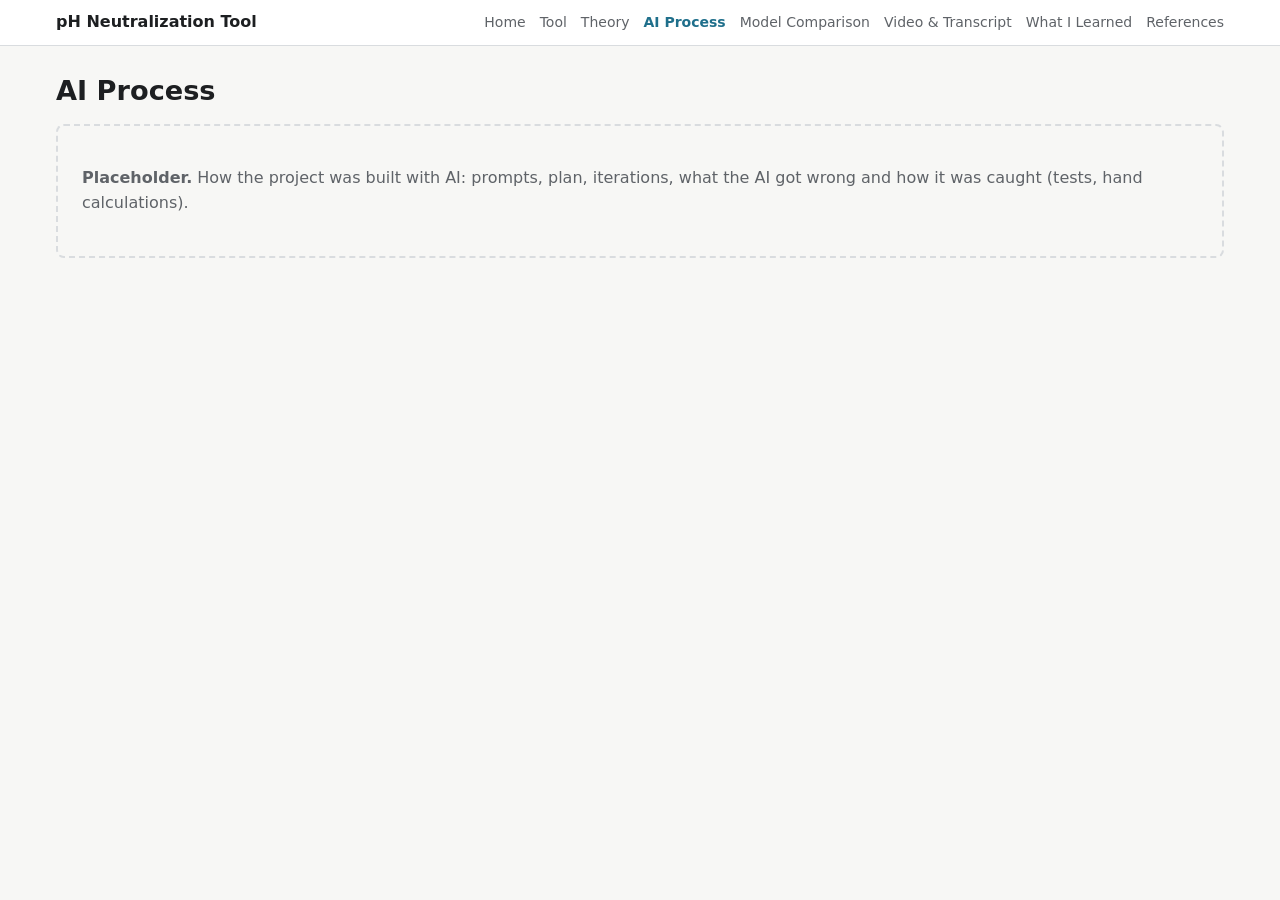
==== site/ai-process.html @ a90508bd "pH neutralization design and control tool Pure-Python model (charge balance on reaction invariants, " ====
<!doctype html>
<html lang="en">
<head>
  <meta charset="utf-8">
  <meta name="viewport" content="width=device-width, initial-scale=1">
  <title>AI Process · pH Neutralization Tool</title>
  <link rel="stylesheet" href="css/style.css">
</head>
<body>
  <header class="site"><div class="inner">
    <a class="brand" href="index.html">pH Neutralization Tool</a>
    <nav>
      <a href="index.html">Home</a>
      <a href="tool.html">Tool</a>
      <a href="theory.html">Theory</a>
      <a href="ai-process.html" aria-current="page">AI Process</a>
      <a href="model-comparison.html">Model Comparison</a>
      <a href="video.html">Video & Transcript</a>
      <a href="learned.html">What I Learned</a>
      <a href="references.html">References</a>
    </nav>
  </div></header>
  <main>
    <h1>AI Process</h1>
    <div class="placeholder">
      <p><strong>Placeholder.</strong> How the project was built with AI: prompts, plan, iterations, what the AI got wrong and how it was caught (tests, hand calculations).</p>
    </div>
  </main>
</body>
</html>
---- site/css/style.css ----
/* One small stylesheet for every page. Colors are variables so dark mode
   only has to redefine them. */
:root {
  --bg: #f7f7f5;
  --surface: #ffffff;
  --text: #1d1f21;
  --muted: #5f6368;
  --border: #d9dcdf;
  --accent: #1f6f8b;
  --accent-text: #ffffff;
  --good: #2e7d32;
  --bad: #c62828;
  --code-bg: #f1f3f4;
  --plot-grid: #e3e5e8;
}
@media (prefers-color-scheme: dark) {
  :root {
    --bg: #15171a;
    --surface: #1e2125;
    --text: #e6e8ea;
    --muted: #a0a6ad;
    --border: #353a40;
    --accent: #5fb3d3;
    --accent-text: #0b1a20;
    --good: #81c784;
    --bad: #ef9a9a;
    --code-bg: #262a2f;
    --plot-grid: #2f343a;
  }
}

* { box-sizing: border-box; }
body {
  margin: 0;
  background: var(--bg);
  color: var(--text);
  font: 16px/1.55 system-ui, -apple-system, "Segoe UI", Roboto, sans-serif;
}
a { color: var(--accent); }
header.site {
  background: var(--surface);
  border-bottom: 1px solid var(--border);
}
header.site .inner, main { max-width: 1200px; margin: 0 auto; padding: 0 16px; }
header.site .inner { display: flex; flex-wrap: wrap; align-items: center; gap: 4px 18px; padding-top: 10px; padding-bottom: 10px; }
header.site .brand { font-weight: 700; margin-right: auto; text-decoration: none; color: var(--text); }
header.site nav { display: flex; flex-wrap: wrap; gap: 4px 14px; font-size: 14px; }
header.site nav a { text-decoration: none; color: var(--muted); }
header.site nav a[aria-current="page"] { color: var(--accent); font-weight: 600; }
main { padding-top: 24px; padding-bottom: 48px; }
h1 { font-size: 1.7rem; margin: 0 0 12px; }
h2 { font-size: 1.25rem; margin: 32px 0 10px; }
h3 { font-size: 1.05rem; margin: 20px 0 8px; }
p.lead { font-size: 1.08rem; max-width: 760px; }
.muted { color: var(--muted); }

.card {
  background: var(--surface);
  border: 1px solid var(--border);
  border-radius: 8px;
  padding: 16px;
  margin-bottom: 16px;
}
.note { border-left: 4px solid var(--accent); padding: 8px 12px; background: var(--surface); margin: 12px 0; }
.placeholder { border: 2px dashed var(--border); border-radius: 8px; padding: 24px; color: var(--muted); }

/* ---------- tool layout ---------- */
.tool { display: grid; grid-template-columns: 360px 1fr; gap: 20px; align-items: start; }
@media (max-width: 900px) { .tool { grid-template-columns: 1fr; } }
fieldset { border: 1px solid var(--border); border-radius: 8px; margin: 0 0 12px; padding: 8px 12px 12px; background: var(--surface); }
legend { font-weight: 600; padding: 0 4px; }
label.field { display: grid; grid-template-columns: 1fr 92px; gap: 8px; align-items: center; font-size: 14px; margin: 4px 0; }
label.field .unit { color: var(--muted); font-size: 12px; }
input[type=number], select {
  width: 100%; padding: 4px 6px; font: inherit; font-size: 14px;
  color: var(--text); background: var(--bg); border: 1px solid var(--border); border-radius: 4px;
}
table.grid { width: 100%; border-collapse: collapse; font-size: 13px; }
table.grid th, table.grid td { padding: 3px 4px; text-align: left; border-bottom: 1px solid var(--border); }
table.grid th { color: var(--muted); font-weight: 600; }
table.grid input { min-width: 56px; }
.scroll-x { overflow-x: auto; }
button {
  font: inherit; font-weight: 600; border: 0; border-radius: 6px; padding: 8px 14px; cursor: pointer;
  background: var(--accent); color: var(--accent-text);
}
button.secondary { background: transparent; color: var(--accent); border: 1px solid var(--accent); }
button:disabled { opacity: 0.5; cursor: wait; }
.actions { display: flex; flex-wrap: wrap; gap: 8px; margin: 8px 0 12px; }
#status { font-size: 14px; color: var(--muted); min-height: 1.5em; }
.plots { display: grid; grid-template-columns: 1fr 1fr; gap: 16px; }
@media (max-width: 1100px) { .plots { grid-template-columns: 1fr; } }
.plot { width: 100%; height: 340px; }
.plot-card h3 { margin-top: 0; }
.plot-card p { font-size: 13px; color: var(--muted); margin: 4px 0 0; }
.ok { color: var(--good); font-weight: 600; }
.fail { color: var(--bad); font-weight: 600; }

/* ---------- theory page ---------- */
.eq-row { display: grid; grid-template-columns: minmax(0, 1fr) minmax(0, 1.4fr); gap: 16px; align-items: start; }
@media (max-width: 900px) { .eq-row { grid-template-columns: 1fr; } }
.eq-row .math { overflow-x: auto; padding: 8px 0; }
pre.code {
  margin: 0; padding: 12px; background: var(--code-bg); border-radius: 6px; overflow-x: auto;
  font: 12.5px/1.45 ui-monospace, SFMono-Regular, Menlo, Consolas, monospace;
}
.tag { display: inline-block; font-size: 12px; font-weight: 700; color: var(--accent); margin-right: 6px; }
/* Let grid children shrink below their content width (keeps Plotly inside its card). */
.tool > *, .plots > *, .eq-row > * { min-width: 0; }
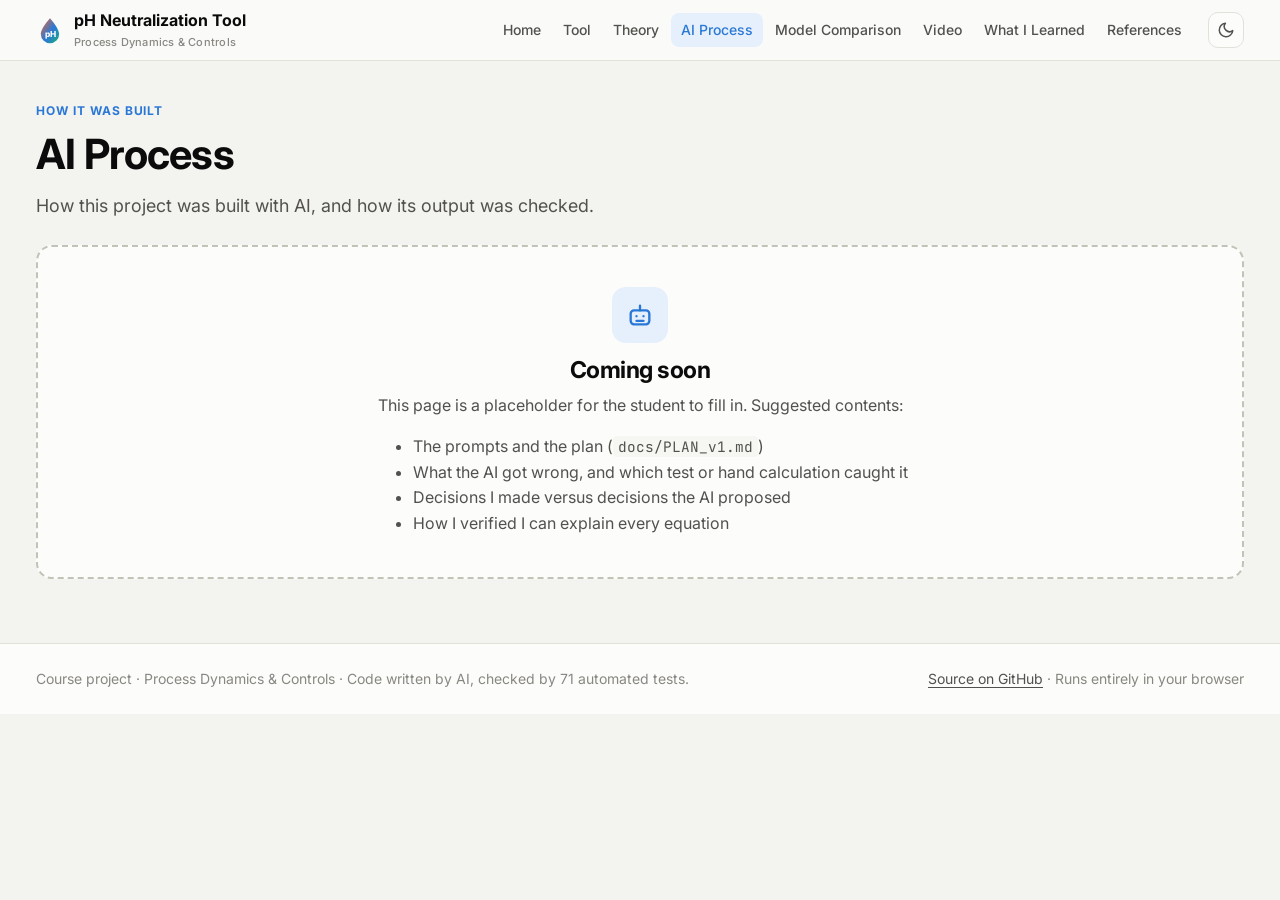
==== commit bd8dcaff: "Redesign the website - New visual system: Inter/JetBrains Mono, light + dark themes with a toggle,  " ====
--- a/site/ai-process.html
+++ b/site/ai-process.html
@@ -4,27 +4,51 @@
   <meta charset="utf-8">
   <meta name="viewport" content="width=device-width, initial-scale=1">
   <title>AI Process · pH Neutralization Tool</title>
+  <meta name="description" content="Interactive design and simulation tool for wastewater pH neutralization: titration curves, process gain, staged tanks, PI control and Routh-Hurwitz stability.">
+  <link rel="icon" href="data:image/svg+xml,%3Csvg viewBox='0 0 32 32' aria-hidden='true'%3E%3Cdefs%3E%3ClinearGradient id='lg' x1='0' y1='0' x2='1' y2='1'%3E%3Cstop offset='0' stop-color='%23eb6834'/%3E%3Cstop offset='.55' stop-color='%232a78d6'/%3E%3Cstop offset='1' stop-color='%231baf7a'/%3E%3C/linearGradient%3E%3C/defs%3E%3Cpath d='M16 2.5C16 2.5 5.5 14 5.5 20.5a10.5 10.5 0 0 0 21 0C26.5 14 16 2.5 16 2.5z' fill='url(%23lg)'/%3E%3Ctext x='16' y='24' text-anchor='middle' font-family='Inter,system-ui,sans-serif' font-size='9.5' font-weight='800' fill='%23fff'%3EpH%3C/text%3E%3C/svg%3E">
+  <script src="js/theme.js"></script>
+  <link rel="preconnect" href="https://fonts.googleapis.com">
+  <link rel="preconnect" href="https://fonts.gstatic.com" crossorigin>
+  <link rel="stylesheet" href="https://fonts.googleapis.com/css2?family=Inter:wght@400;500;600;700;800&family=JetBrains+Mono:wght@400;600;700&display=swap">
   <link rel="stylesheet" href="css/style.css">
 </head>
 <body>
-  <header class="site"><div class="inner">
-    <a class="brand" href="index.html">pH Neutralization Tool</a>
-    <nav>
-      <a href="index.html">Home</a>
-      <a href="tool.html">Tool</a>
-      <a href="theory.html">Theory</a>
-      <a href="ai-process.html" aria-current="page">AI Process</a>
-      <a href="model-comparison.html">Model Comparison</a>
-      <a href="video.html">Video & Transcript</a>
-      <a href="learned.html">What I Learned</a>
-      <a href="references.html">References</a>
-    </nav>
-  </div></header>
+  <header class="site">
+    <div class="wrap">
+      <a class="brand" href="index.html"><svg viewBox="0 0 32 32" aria-hidden="true"><defs><linearGradient id="lg" x1="0" y1="0" x2="1" y2="1"><stop offset="0" stop-color="#eb6834"/><stop offset=".55" stop-color="#2a78d6"/><stop offset="1" stop-color="#1baf7a"/></linearGradient></defs><path d="M16 2.5C16 2.5 5.5 14 5.5 20.5a10.5 10.5 0 0 0 21 0C26.5 14 16 2.5 16 2.5z" fill="url(#lg)"/><text x="16" y="24" text-anchor="middle" font-family="Inter,system-ui,sans-serif" font-size="9.5" font-weight="800" fill="#fff">pH</text></svg><span>pH Neutralization Tool<small>Process Dynamics &amp; Controls</small></span></a>
+      <nav aria-label="Main">
+        <a href="index.html">Home</a>
+        <a href="tool.html">Tool</a>
+        <a href="theory.html">Theory</a>
+        <a href="ai-process.html" aria-current="page">AI Process</a>
+        <a href="model-comparison.html">Model Comparison</a>
+        <a href="video.html">Video</a>
+        <a href="learned.html">What I Learned</a>
+        <a href="references.html">References</a>
+      </nav>
+      <button id="theme-toggle" class="icon-btn" type="button" aria-label="Toggle light/dark theme" title="Toggle theme"><svg class="icon-sun" viewBox="0 0 24 24" fill="none" stroke="currentColor" stroke-width="2" stroke-linecap="round"><circle cx="12" cy="12" r="4"/><path d="M12 2v2M12 20v2M4.9 4.9l1.4 1.4M17.7 17.7l1.4 1.4M2 12h2M20 12h2M4.9 19.1l1.4-1.4M17.7 6.3l1.4-1.4"/></svg><svg class="icon-moon" viewBox="0 0 24 24" fill="none" stroke="currentColor" stroke-width="2" stroke-linecap="round" stroke-linejoin="round"><path d="M21 12.8A9 9 0 1 1 11.2 3a7 7 0 0 0 9.8 9.8z"/></svg></button>
+    </div>
+  </header>
   <main>
-    <h1>AI Process</h1>
-    <div class="placeholder">
-      <p><strong>Placeholder.</strong> How the project was built with AI: prompts, plan, iterations, what the AI got wrong and how it was caught (tests, hand calculations).</p>
+    <section class="page-head wrap">
+      <div class="eyebrow">How it was built</div>
+      <h1>AI Process</h1>
+      <p class="lead">How this project was built with AI, and how its output was checked.</p>
+    </section>
+    <section class="wrap" style="margin-top:16px">
+      <div class="empty">
+        <div class="icon"><svg viewBox="0 0 24 24" fill="none" stroke="currentColor" stroke-width="2" stroke-linecap="round" stroke-linejoin="round"><rect x="4" y="8" width="16" height="12" rx="3"/><path d="M12 4v4M9 13h.01M15 13h.01M9 17h6"/></svg></div>
+        <h2>Coming soon</h2>
+        <p>This page is a placeholder for the student to fill in. Suggested contents:</p>
+        <ul><li>The prompts and the plan (<code>docs/PLAN_v1.md</code>)</li><li>What the AI got wrong, and which test or hand calculation caught it</li><li>Decisions I made versus decisions the AI proposed</li><li>How I verified I can explain every equation</li></ul>
+      </div>
+    </section>
+  </main>
+  <footer class="site">
+    <div class="wrap">
+      <span>Course project · Process Dynamics &amp; Controls · Code written by AI, checked by 71 automated tests.</span>
+      <span><a href="https://github.com/DrewDebugs/pH-neutralization-tool">Source on GitHub</a> · Runs entirely in your browser</span>
     </div>
-  </main>
+  </footer>
 </body>
 </html>
--- a/site/css/style.css
+++ b/site/css/style.css
@@ -1,109 +1,426 @@
-/* One small stylesheet for every page. Colors are variables so dark mode
-   only has to redefine them. */
+/* ==========================================================================
+   pH Neutralization Tool — one stylesheet for every page.
+   Colors are tokens; dark mode redefines the tokens only.
+   Chart series colors are a validated colorblind-safe set (blue, orange, aqua).
+   ========================================================================== */
 :root {
-  --bg: #f7f7f5;
-  --surface: #ffffff;
-  --text: #1d1f21;
-  --muted: #5f6368;
-  --border: #d9dcdf;
-  --accent: #1f6f8b;
+  color-scheme: light;
+  --bg: #f3f3f0;
+  --surface: #fcfcfb;
+  --surface-2: #f6f6f3;
+  --text: #0b0b0b;
+  --text-2: #52514e;
+  --muted: #898781;
+  --border: #e1e0d9;
+  --border-strong: #c3c2b7;
+  --accent: #2a78d6;
+  --accent-strong: #1c5cab;
+  --accent-soft: #e6f0fc;
   --accent-text: #ffffff;
-  --good: #2e7d32;
-  --bad: #c62828;
-  --code-bg: #f1f3f4;
-  --plot-grid: #e3e5e8;
+  --series-1: #2a78d6;
+  --series-2: #eb6834;
+  --series-3: #1baf7a;
+  --good: #006300;
+  --good-soft: #e3f3e3;
+  --critical: #d03b3b;
+  --critical-soft: #fbe7e7;
+  --grid: #e1e0d9;
+  --axis: #c3c2b7;
+  --code-bg: #f6f6f3;
+  --shadow: 0 1px 2px rgba(20, 20, 15, 0.05), 0 4px 16px rgba(20, 20, 15, 0.05);
+  --hero-glow-1: rgba(42, 120, 214, 0.16);
+  --hero-glow-2: rgba(27, 175, 122, 0.14);
+  --acid: #eb6834;
+  --neutral: #1baf7a;
+  --radius: 12px;
+  --font: "Inter", system-ui, -apple-system, "Segoe UI", Roboto, sans-serif;
+  --mono: "JetBrains Mono", ui-monospace, SFMono-Regular, Menlo, Consolas, monospace;
 }
 @media (prefers-color-scheme: dark) {
-  :root {
-    --bg: #15171a;
-    --surface: #1e2125;
-    --text: #e6e8ea;
-    --muted: #a0a6ad;
-    --border: #353a40;
-    --accent: #5fb3d3;
-    --accent-text: #0b1a20;
-    --good: #81c784;
-    --bad: #ef9a9a;
-    --code-bg: #262a2f;
-    --plot-grid: #2f343a;
+  :root:where(:not([data-theme="light"])) {
+    color-scheme: dark;
+    --bg: #121211;
+    --surface: #1a1a19;
+    --surface-2: #222220;
+    --text: #f0efec;
+    --text-2: #c3c2b7;
+    --muted: #898781;
+    --border: #2c2c2a;
+    --border-strong: #383835;
+    --accent: #3987e5;
+    --accent-strong: #86b6ef;
+    --accent-soft: #17263a;
+    --accent-text: #0b0b0b;
+    --series-1: #3987e5;
+    --series-2: #d95926;
+    --series-3: #199e70;
+    --good: #0ca30c;
+    --good-soft: #13240f;
+    --critical: #e66767;
+    --critical-soft: #2e1616;
+    --grid: #2c2c2a;
+    --axis: #383835;
+    --code-bg: #161615;
+    --shadow: 0 1px 2px rgba(0, 0, 0, 0.4), 0 6px 20px rgba(0, 0, 0, 0.25);
+    --hero-glow-1: rgba(57, 135, 229, 0.18);
+    --hero-glow-2: rgba(25, 158, 112, 0.14);
+    --acid: #d95926;
+    --neutral: #199e70;
   }
 }
-
+:root[data-theme="dark"] {
+  color-scheme: dark;
+  --bg: #121211;
+  --surface: #1a1a19;
+  --surface-2: #222220;
+  --text: #f0efec;
+  --text-2: #c3c2b7;
+  --muted: #898781;
+  --border: #2c2c2a;
+  --border-strong: #383835;
+  --accent: #3987e5;
+  --accent-strong: #86b6ef;
+  --accent-soft: #17263a;
+  --accent-text: #0b0b0b;
+  --series-1: #3987e5;
+  --series-2: #d95926;
+  --series-3: #199e70;
+  --good: #0ca30c;
+  --good-soft: #13240f;
+  --critical: #e66767;
+  --critical-soft: #2e1616;
+  --grid: #2c2c2a;
+  --axis: #383835;
+  --code-bg: #161615;
+  --shadow: 0 1px 2px rgba(0, 0, 0, 0.4), 0 6px 20px rgba(0, 0, 0, 0.25);
+  --hero-glow-1: rgba(57, 135, 229, 0.18);
+  --hero-glow-2: rgba(25, 158, 112, 0.14);
+  --acid: #d95926;
+  --neutral: #199e70;
+}
+
+/* ---------------------------------------------------------------- base */
 * { box-sizing: border-box; }
+html { -webkit-text-size-adjust: 100%; }
 body {
   margin: 0;
   background: var(--bg);
   color: var(--text);
-  font: 16px/1.55 system-ui, -apple-system, "Segoe UI", Roboto, sans-serif;
-}
-a { color: var(--accent); }
+  font: 16px/1.6 var(--font);
+  -webkit-font-smoothing: antialiased;
+}
+a { color: var(--accent); text-underline-offset: 3px; }
+a:hover { color: var(--accent-strong); }
+code { font-family: var(--mono); font-size: 0.9em; background: var(--surface-2); padding: 1px 5px; border-radius: 4px; }
+h1, h2, h3 { letter-spacing: -0.02em; line-height: 1.2; }
+h1 { font-size: clamp(1.8rem, 4vw, 2.6rem); margin: 0 0 12px; }
+h2 { font-size: 1.45rem; margin: 48px 0 12px; }
+h3 { font-size: 1.05rem; margin: 0 0 8px; }
+.wrap { max-width: 1240px; margin: 0 auto; padding: 0 16px; }
+main { padding-bottom: 64px; }
+.muted { color: var(--muted); }
+.lead { font-size: 1.12rem; color: var(--text-2); max-width: 760px; }
+.eyebrow {
+  display: inline-flex; align-items: center; gap: 8px;
+  font-size: 12px; font-weight: 700; letter-spacing: 0.08em; text-transform: uppercase;
+  color: var(--accent); margin-bottom: 10px;
+}
+:focus-visible { outline: 2px solid var(--accent); outline-offset: 2px; border-radius: 4px; }
+
+/* -------------------------------------------------------------- header */
 header.site {
+  position: sticky; top: 0; z-index: 50;
+  background: color-mix(in srgb, var(--surface) 82%, transparent);
+  backdrop-filter: saturate(160%) blur(10px);
+  -webkit-backdrop-filter: saturate(160%) blur(10px);
+  border-bottom: 1px solid var(--border);
+}
+header.site .wrap { display: flex; align-items: center; gap: 16px; min-height: 60px; }
+.brand { display: flex; align-items: center; gap: 10px; text-decoration: none; color: var(--text); font-weight: 700; white-space: nowrap; }
+.brand svg { width: 28px; height: 28px; flex: none; }
+.brand small { display: block; font-weight: 500; font-size: 11px; color: var(--muted); letter-spacing: 0.02em; }
+header.site nav { display: flex; gap: 2px; margin-left: auto; overflow-x: auto; scrollbar-width: none; }
+header.site nav::-webkit-scrollbar { display: none; }
+header.site nav a {
+  text-decoration: none; color: var(--text-2); font-size: 14px; font-weight: 500;
+  padding: 6px 10px; border-radius: 8px; white-space: nowrap;
+}
+header.site nav a:hover { background: var(--surface-2); color: var(--text); }
+header.site nav a[aria-current="page"] { background: var(--accent-soft); color: var(--accent); }
+.icon-btn {
+  flex: none; width: 36px; height: 36px; display: grid; place-items: center;
+  border: 1px solid var(--border); border-radius: 10px; background: var(--surface); color: var(--text-2); cursor: pointer; padding: 0;
+}
+.icon-btn:hover { color: var(--text); border-color: var(--border-strong); }
+.icon-btn svg { width: 18px; height: 18px; }
+.icon-sun { display: none; }
+:root[data-theme="dark"] .icon-sun { display: block; }
+:root[data-theme="dark"] .icon-moon { display: none; }
+@media (prefers-color-scheme: dark) {
+  :root:where(:not([data-theme="light"])) .icon-sun { display: block; }
+  :root:where(:not([data-theme="light"])) .icon-moon { display: none; }
+}
+@media (max-width: 760px) {
+  header.site .wrap { flex-wrap: wrap; gap: 8px; padding-top: 8px; padding-bottom: 6px; }
+  header.site nav { order: 3; width: 100%; margin-left: 0; }
+  .icon-btn { margin-left: auto; }
+  .brand small { display: none; }
+}
+
+/* -------------------------------------------------------------- footer */
+footer.site { border-top: 1px solid var(--border); background: var(--surface); color: var(--muted); font-size: 14px; }
+footer.site .wrap { display: flex; flex-wrap: wrap; gap: 8px 24px; justify-content: space-between; padding-top: 24px; padding-bottom: 24px; }
+footer.site a { color: var(--text-2); }
+
+/* -------------------------------------------------------------- buttons */
+.btn {
+  display: inline-flex; align-items: center; gap: 8px;
+  font: 600 15px/1 var(--font); text-decoration: none; cursor: pointer;
+  border: 1px solid transparent; border-radius: 10px; padding: 11px 18px;
+  background: var(--accent); color: var(--accent-text);
+  transition: transform 0.12s ease, background 0.12s ease, box-shadow 0.12s ease;
+}
+.btn:hover { background: var(--accent-strong); color: var(--accent-text); transform: translateY(-1px); box-shadow: var(--shadow); }
+.btn.ghost { background: var(--surface); color: var(--text); border-color: var(--border-strong); }
+.btn.ghost:hover { background: var(--surface-2); color: var(--text); }
+.btn svg { width: 16px; height: 16px; }
+.btn:disabled { opacity: 0.55; cursor: progress; transform: none; box-shadow: none; }
+.chip {
+  font: 500 13px/1 var(--font); cursor: pointer; padding: 8px 12px; border-radius: 999px;
+  border: 1px solid var(--border-strong); background: var(--surface); color: var(--text-2);
+}
+.chip:hover { border-color: var(--accent); color: var(--accent); }
+.chip[aria-pressed="true"] { background: var(--accent-soft); border-color: var(--accent); color: var(--accent); }
+
+/* -------------------------------------------------------------- cards */
+.card {
+  background: var(--surface); border: 1px solid var(--border); border-radius: var(--radius);
+  padding: 20px; box-shadow: var(--shadow);
+}
+.grid-3 { display: grid; grid-template-columns: repeat(3, minmax(0, 1fr)); gap: 16px; }
+.grid-4 { display: grid; grid-template-columns: repeat(4, minmax(0, 1fr)); gap: 16px; }
+@media (max-width: 960px) { .grid-3, .grid-4 { grid-template-columns: repeat(2, minmax(0, 1fr)); } }
+@media (max-width: 560px) { .grid-3, .grid-4 { grid-template-columns: 1fr; } }
+.feature .icon {
+  width: 40px; height: 40px; border-radius: 10px; display: grid; place-items: center;
+  background: var(--accent-soft); color: var(--accent); margin-bottom: 12px;
+}
+.feature .icon svg { width: 22px; height: 22px; }
+.feature p { color: var(--text-2); margin: 0; font-size: 15px; }
+.note {
+  border: 1px solid var(--border); border-left: 4px solid var(--accent);
+  background: var(--surface); border-radius: 8px; padding: 12px 16px; margin: 16px 0; color: var(--text-2);
+}
+
+/* -------------------------------------------------------------- hero (home) */
+.hero {
+  position: relative; overflow: hidden; border-bottom: 1px solid var(--border);
+  background:
+    radial-gradient(700px 360px at 12% 0%, var(--hero-glow-1), transparent 70%),
+    radial-gradient(640px 360px at 95% 30%, var(--hero-glow-2), transparent 70%),
+    var(--bg);
+}
+.hero .wrap { display: grid; grid-template-columns: minmax(0, 1fr) minmax(0, 1.05fr); gap: 40px; align-items: center; padding-top: 56px; padding-bottom: 56px; }
+@media (max-width: 900px) { .hero .wrap { grid-template-columns: 1fr; padding-top: 32px; } }
+.hero h1 { font-size: clamp(2.1rem, 5vw, 3.4rem); }
+.hero h1 .grad {
+  background: linear-gradient(90deg, var(--acid), var(--accent) 55%, var(--neutral));
+  -webkit-background-clip: text; background-clip: text; color: transparent;
+}
+.hero .actions { display: flex; flex-wrap: wrap; gap: 10px; margin-top: 24px; }
+.hero-figure { background: var(--surface); border: 1px solid var(--border); border-radius: 16px; box-shadow: var(--shadow); padding: 12px; }
+.hero-figure svg { display: block; width: 100%; height: auto; }
+.hero-figure figcaption { font-size: 13px; color: var(--muted); padding: 4px 8px 2px; }
+
+/* animated process diagram */
+.pid .pipe { stroke: var(--border-strong); stroke-width: 6; fill: none; stroke-linecap: round; }
+.pid .flow { stroke-width: 2.5; fill: none; stroke-dasharray: 6 10; animation: flow 1.2s linear infinite; }
+.pid .flow.acid { stroke: var(--acid); }
+.pid .flow.base { stroke: var(--accent); }
+.pid .flow.neutral { stroke: var(--neutral); }
+.pid .signal { stroke: var(--muted); stroke-width: 1.5; fill: none; stroke-dasharray: 3 4; }
+.pid .vessel { fill: var(--surface-2); stroke: var(--text-2); stroke-width: 2; }
+.pid .label { fill: var(--text-2); font: 600 12px var(--font); }
+.pid .small { fill: var(--muted); font: 500 10.5px var(--font); }
+.pid .bubble { fill: var(--surface); stroke: var(--text-2); stroke-width: 1.5; }
+.pid .bubble-text { fill: var(--text); font: 700 9.5px var(--mono); }
+.pid .impeller { transform-box: fill-box; transform-origin: center; animation: turn 1.1s ease-in-out infinite; }
+.pid .valve { fill: var(--surface); stroke: var(--text-2); stroke-width: 1.5; }
+@keyframes flow { to { stroke-dashoffset: -16; } }
+@keyframes spin { to { transform: rotate(360deg); } }
+@keyframes turn { 0%, 100% { transform: scaleX(1); } 50% { transform: scaleX(0.15); } }
+@media (prefers-reduced-motion: reduce) { .pid .flow, .pid .impeller { animation: none; } }
+
+/* stats */
+.stats { margin-top: -1px; }
+.stat { padding: 18px 20px; }
+.stat .value { font-size: 2rem; font-weight: 800; letter-spacing: -0.03em; line-height: 1.1; }
+.stat .label { color: var(--text-2); font-size: 14px; margin-top: 4px; }
+.stat .value .unit { font-size: 1rem; font-weight: 600; color: var(--muted); margin-left: 2px; }
+
+/* steps */
+.steps { counter-reset: step; display: grid; grid-template-columns: repeat(4, minmax(0, 1fr)); gap: 16px; }
+@media (max-width: 960px) { .steps { grid-template-columns: repeat(2, minmax(0, 1fr)); } }
+@media (max-width: 560px) { .steps { grid-template-columns: 1fr; } }
+.step { position: relative; padding-top: 44px; }
+.step::before {
+  counter-increment: step; content: counter(step);
+  position: absolute; top: 16px; left: 20px; width: 24px; height: 24px; border-radius: 50%;
+  display: grid; place-items: center; font: 700 12px var(--font);
+  background: var(--text); color: var(--surface);
+}
+.step p { margin: 0; color: var(--text-2); font-size: 15px; }
+
+/* -------------------------------------------------------------- page heading */
+.page-head { padding-top: 36px; padding-bottom: 8px; }
+.page-head .lead { margin: 0; }
+
+/* -------------------------------------------------------------- tool */
+.presets { display: flex; flex-wrap: wrap; gap: 8px; align-items: center; margin: 18px 0 8px; }
+.presets .label { font-size: 13px; color: var(--muted); margin-right: 4px; }
+.tool { display: grid; grid-template-columns: 348px minmax(0, 1fr); gap: 20px; align-items: start; margin-top: 16px; }
+@media (max-width: 960px) { .tool { grid-template-columns: 1fr; } }
+.tool > * { min-width: 0; }
+.panel { position: sticky; top: 76px; max-height: calc(100vh - 92px); overflow-y: auto; padding-right: 2px; }
+@media (max-width: 960px) { .panel { position: static; max-height: none; } }
+details.group {
+  background: var(--surface); border: 1px solid var(--border); border-radius: var(--radius);
+  margin-bottom: 10px; box-shadow: var(--shadow);
+}
+details.group > summary {
+  list-style: none; cursor: pointer; padding: 12px 14px; font-weight: 600; font-size: 15px;
+  display: flex; align-items: center; gap: 10px;
+}
+details.group > summary::-webkit-details-marker { display: none; }
+details.group > summary .dot { width: 8px; height: 8px; border-radius: 50%; background: var(--accent); flex: none; }
+details.group > summary::after {
+  content: ""; margin-left: auto; width: 8px; height: 8px; flex: none;
+  border-right: 2px solid var(--muted); border-bottom: 2px solid var(--muted);
+  transform: rotate(45deg); transition: transform 0.15s ease;
+}
+details.group[open] > summary::after { transform: rotate(-135deg); }
+details.group .body { padding: 0 14px 14px; }
+label.field { display: grid; grid-template-columns: 1fr 104px; gap: 10px; align-items: center; font-size: 14px; margin: 6px 0; }
+label.field .unit, th .unit { color: var(--muted); font-size: 12px; font-weight: 400; }
+input[type=number], select {
+  width: 100%; padding: 6px 8px; font: 14px var(--font); font-variant-numeric: tabular-nums;
+  color: var(--text); background: var(--surface-2); border: 1px solid var(--border); border-radius: 8px;
+}
+input[type=number]:focus, select:focus { border-color: var(--accent); outline: none; box-shadow: 0 0 0 3px var(--accent-soft); }
+input[type=checkbox] { width: 18px; height: 18px; accent-color: var(--accent); justify-self: end; }
+.hint { font-size: 12.5px; color: var(--muted); margin: 8px 0 0; }
+table.grid { width: 100%; border-collapse: collapse; font-size: 13px; font-variant-numeric: tabular-nums; }
+table.grid th, table.grid td { padding: 6px 6px; text-align: left; border-bottom: 1px solid var(--border); vertical-align: middle; }
+table.grid th { color: var(--text-2); font-weight: 600; }
+table.grid tr:last-child td { border-bottom: 0; }
+table.grid input { min-width: 58px; padding: 5px 6px; }
+.scroll-x { overflow-x: auto; }
+.stage-swatch { display: inline-block; width: 10px; height: 10px; border-radius: 3px; margin-right: 6px; vertical-align: -1px; }
+
+.runbar {
+  display: flex; flex-wrap: wrap; align-items: center; gap: 10px;
+  background: var(--surface); border: 1px solid var(--border); border-radius: var(--radius);
+  padding: 10px 12px; box-shadow: var(--shadow); margin-bottom: 16px;
+}
+#status { font-size: 14px; color: var(--text-2); display: flex; align-items: center; gap: 8px; margin-left: auto; }
+.spinner {
+  width: 16px; height: 16px; border-radius: 50%; border: 2px solid var(--border-strong); border-top-color: var(--accent);
+  animation: spin 0.8s linear infinite; display: none;
+}
+.busy .spinner { display: inline-block; }
+
+.kpis { display: grid; grid-template-columns: repeat(4, minmax(0, 1fr)); gap: 12px; margin-bottom: 16px; }
+@media (max-width: 1100px) { .kpis { grid-template-columns: repeat(2, minmax(0, 1fr)); } }
+.kpi { background: var(--surface); border: 1px solid var(--border); border-radius: var(--radius); padding: 14px 16px; box-shadow: var(--shadow); }
+.kpi .k-label { font-size: 12.5px; color: var(--text-2); }
+.kpi .k-value { font-size: 1.5rem; font-weight: 750; letter-spacing: -0.02em; font-variant-numeric: tabular-nums; margin-top: 2px; }
+.kpi .k-sub { font-size: 12px; color: var(--muted); }
+
+.plots { display: grid; grid-template-columns: repeat(2, minmax(0, 1fr)); gap: 16px; }
+@media (max-width: 1180px) { .plots { grid-template-columns: 1fr; } }
+.plots > * { min-width: 0; }
+.plot-card { padding: 16px 16px 12px; }
+.plot-card.wide { grid-column: 1 / -1; }
+.plot-card .head { display: flex; align-items: baseline; gap: 8px; }
+.plot-card .tagline { font-size: 12px; color: var(--muted); margin-left: auto; text-align: right; }
+.plot { width: 100%; height: 330px; }
+.plot.tall { height: 380px; }
+.plot-card .caption { font-size: 13px; color: var(--text-2); margin: 6px 0 0; }
+
+.badge {
+  display: inline-flex; align-items: center; gap: 5px; font-size: 12.5px; font-weight: 600;
+  padding: 3px 9px; border-radius: 999px; white-space: nowrap;
+}
+.badge svg { width: 13px; height: 13px; }
+.badge.ok { background: var(--good-soft); color: var(--good); }
+.badge.fail { background: var(--critical-soft); color: var(--critical); }
+.ok { color: var(--good); font-weight: 600; }
+.fail { color: var(--critical); font-weight: 600; }
+
+/* design helper */
+.designs { display: grid; grid-template-columns: minmax(0, 1fr); gap: 16px; }
+.designs > * { min-width: 0; }
+.design-card .top { display: flex; flex-wrap: wrap; align-items: center; gap: 10px; margin-bottom: 10px; }
+.design-card .top h3 { margin: 0; }
+.design-card .top .meta { color: var(--muted); font-size: 13px; margin-left: auto; }
+.train { display: flex; align-items: center; gap: 6px; margin: 4px 0 12px; flex-wrap: wrap; }
+.train .tank {
+  font: 600 12px var(--font); padding: 6px 10px; border-radius: 8px; color: var(--text);
+  border: 1px solid var(--border-strong); background: var(--surface-2);
+}
+.train .arrow { color: var(--muted); }
+.meter { position: relative; height: 6px; border-radius: 3px; background: var(--surface-2); border: 1px solid var(--border); min-width: 70px; margin-top: 4px; }
+.meter > span { position: absolute; left: 0; top: 0; bottom: 0; border-radius: 3px; }
+
+/* -------------------------------------------------------------- theory */
+.theory-layout { display: grid; grid-template-columns: 230px minmax(0, 1fr); gap: 28px; align-items: start; }
+@media (max-width: 960px) { .theory-layout { grid-template-columns: 1fr; } .toc { display: none; } }
+.toc { position: sticky; top: 80px; font-size: 13.5px; }
+.toc a { display: block; padding: 5px 10px; border-radius: 6px; color: var(--text-2); text-decoration: none; border-left: 2px solid transparent; }
+.toc a:hover { background: var(--surface); color: var(--text); }
+.toc .tid { font-family: var(--mono); font-size: 11.5px; color: var(--accent); margin-right: 6px; }
+.eq-card { margin-bottom: 16px; scroll-margin-top: 80px; }
+.eq-card h3 { display: flex; align-items: center; gap: 10px; font-size: 1.08rem; }
+.tag { font: 700 11.5px var(--mono); color: var(--accent); background: var(--accent-soft); padding: 3px 8px; border-radius: 6px; white-space: nowrap; }
+.eq-card .math { overflow-x: auto; padding: 10px 4px 14px; font-size: 1.05rem; }
+.eq-card .src { font-size: 12px; color: var(--muted); margin: 0 0 6px; font-family: var(--mono); }
+pre.code {
+  margin: 0; padding: 14px 16px; background: var(--code-bg); border: 1px solid var(--border); border-radius: 10px; overflow-x: auto;
+  font: 12.8px/1.55 var(--mono); tab-size: 4;
+}
+pre.code code { background: none; padding: 0; font-size: inherit; }
+.assumptions li { margin: 4px 0; color: var(--text-2); }
+.callouts { display: grid; grid-template-columns: repeat(3, minmax(0, 1fr)); gap: 16px; margin: 16px 0 24px; }
+@media (max-width: 960px) { .callouts { grid-template-columns: 1fr; } }
+.callouts .card p { color: var(--text-2); font-size: 15px; margin: 0; }
+
+/* highlight.js tokens, mapped onto our tokens so both themes match */
+.hljs-keyword, .hljs-built_in, .hljs-literal { color: #b4398f; }
+.hljs-string { color: #1a7f4e; }
+.hljs-comment, .hljs-meta { color: var(--muted); font-style: italic; }
+.hljs-number { color: #b5591c; }
+.hljs-title, .hljs-title.function_, .hljs-title.class_ { color: var(--accent); font-weight: 600; }
+.hljs-params { color: var(--text); }
+:root[data-theme="dark"] .hljs-keyword, :root[data-theme="dark"] .hljs-built_in, :root[data-theme="dark"] .hljs-literal { color: #e58fcf; }
+:root[data-theme="dark"] .hljs-string { color: #7fd1a3; }
+:root[data-theme="dark"] .hljs-number { color: #f0a46e; }
+@media (prefers-color-scheme: dark) {
+  :root:where(:not([data-theme="light"])) .hljs-keyword,
+  :root:where(:not([data-theme="light"])) .hljs-built_in,
+  :root:where(:not([data-theme="light"])) .hljs-literal { color: #e58fcf; }
+  :root:where(:not([data-theme="light"])) .hljs-string { color: #7fd1a3; }
+  :root:where(:not([data-theme="light"])) .hljs-number { color: #f0a46e; }
+}
+
+/* -------------------------------------------------------------- placeholders */
+.empty {
+  border: 2px dashed var(--border-strong); border-radius: 16px; padding: 40px 24px; text-align: center;
   background: var(--surface);
-  border-bottom: 1px solid var(--border);
-}
-header.site .inner, main { max-width: 1200px; margin: 0 auto; padding: 0 16px; }
-header.site .inner { display: flex; flex-wrap: wrap; align-items: center; gap: 4px 18px; padding-top: 10px; padding-bottom: 10px; }
-header.site .brand { font-weight: 700; margin-right: auto; text-decoration: none; color: var(--text); }
-header.site nav { display: flex; flex-wrap: wrap; gap: 4px 14px; font-size: 14px; }
-header.site nav a { text-decoration: none; color: var(--muted); }
-header.site nav a[aria-current="page"] { color: var(--accent); font-weight: 600; }
-main { padding-top: 24px; padding-bottom: 48px; }
-h1 { font-size: 1.7rem; margin: 0 0 12px; }
-h2 { font-size: 1.25rem; margin: 32px 0 10px; }
-h3 { font-size: 1.05rem; margin: 20px 0 8px; }
-p.lead { font-size: 1.08rem; max-width: 760px; }
-.muted { color: var(--muted); }
-
-.card {
-  background: var(--surface);
-  border: 1px solid var(--border);
-  border-radius: 8px;
-  padding: 16px;
-  margin-bottom: 16px;
-}
-.note { border-left: 4px solid var(--accent); padding: 8px 12px; background: var(--surface); margin: 12px 0; }
-.placeholder { border: 2px dashed var(--border); border-radius: 8px; padding: 24px; color: var(--muted); }
-
-/* ---------- tool layout ---------- */
-.tool { display: grid; grid-template-columns: 360px 1fr; gap: 20px; align-items: start; }
-@media (max-width: 900px) { .tool { grid-template-columns: 1fr; } }
-fieldset { border: 1px solid var(--border); border-radius: 8px; margin: 0 0 12px; padding: 8px 12px 12px; background: var(--surface); }
-legend { font-weight: 600; padding: 0 4px; }
-label.field { display: grid; grid-template-columns: 1fr 92px; gap: 8px; align-items: center; font-size: 14px; margin: 4px 0; }
-label.field .unit { color: var(--muted); font-size: 12px; }
-input[type=number], select {
-  width: 100%; padding: 4px 6px; font: inherit; font-size: 14px;
-  color: var(--text); background: var(--bg); border: 1px solid var(--border); border-radius: 4px;
-}
-table.grid { width: 100%; border-collapse: collapse; font-size: 13px; }
-table.grid th, table.grid td { padding: 3px 4px; text-align: left; border-bottom: 1px solid var(--border); }
-table.grid th { color: var(--muted); font-weight: 600; }
-table.grid input { min-width: 56px; }
-.scroll-x { overflow-x: auto; }
-button {
-  font: inherit; font-weight: 600; border: 0; border-radius: 6px; padding: 8px 14px; cursor: pointer;
-  background: var(--accent); color: var(--accent-text);
-}
-button.secondary { background: transparent; color: var(--accent); border: 1px solid var(--accent); }
-button:disabled { opacity: 0.5; cursor: wait; }
-.actions { display: flex; flex-wrap: wrap; gap: 8px; margin: 8px 0 12px; }
-#status { font-size: 14px; color: var(--muted); min-height: 1.5em; }
-.plots { display: grid; grid-template-columns: 1fr 1fr; gap: 16px; }
-@media (max-width: 1100px) { .plots { grid-template-columns: 1fr; } }
-.plot { width: 100%; height: 340px; }
-.plot-card h3 { margin-top: 0; }
-.plot-card p { font-size: 13px; color: var(--muted); margin: 4px 0 0; }
-.ok { color: var(--good); font-weight: 600; }
-.fail { color: var(--bad); font-weight: 600; }
-
-/* ---------- theory page ---------- */
-.eq-row { display: grid; grid-template-columns: minmax(0, 1fr) minmax(0, 1.4fr); gap: 16px; align-items: start; }
-@media (max-width: 900px) { .eq-row { grid-template-columns: 1fr; } }
-.eq-row .math { overflow-x: auto; padding: 8px 0; }
-pre.code {
-  margin: 0; padding: 12px; background: var(--code-bg); border-radius: 6px; overflow-x: auto;
-  font: 12.5px/1.45 ui-monospace, SFMono-Regular, Menlo, Consolas, monospace;
-}
-.tag { display: inline-block; font-size: 12px; font-weight: 700; color: var(--accent); margin-right: 6px; }
-/* Let grid children shrink below their content width (keeps Plotly inside its card). */
-.tool > *, .plots > *, .eq-row > * { min-width: 0; }
+}
+.empty .icon { width: 56px; height: 56px; margin: 0 auto 14px; border-radius: 14px; display: grid; place-items: center; background: var(--accent-soft); color: var(--accent); }
+.empty .icon svg { width: 28px; height: 28px; }
+.empty h2 { margin: 0 0 8px; }
+.empty p { color: var(--text-2); max-width: 560px; margin: 0 auto; }
+.empty ul { text-align: left; display: inline-block; color: var(--text-2); margin: 16px auto 0; }
+.refs li { margin: 10px 0; color: var(--text-2); }
+.refs li strong { color: var(--text); }
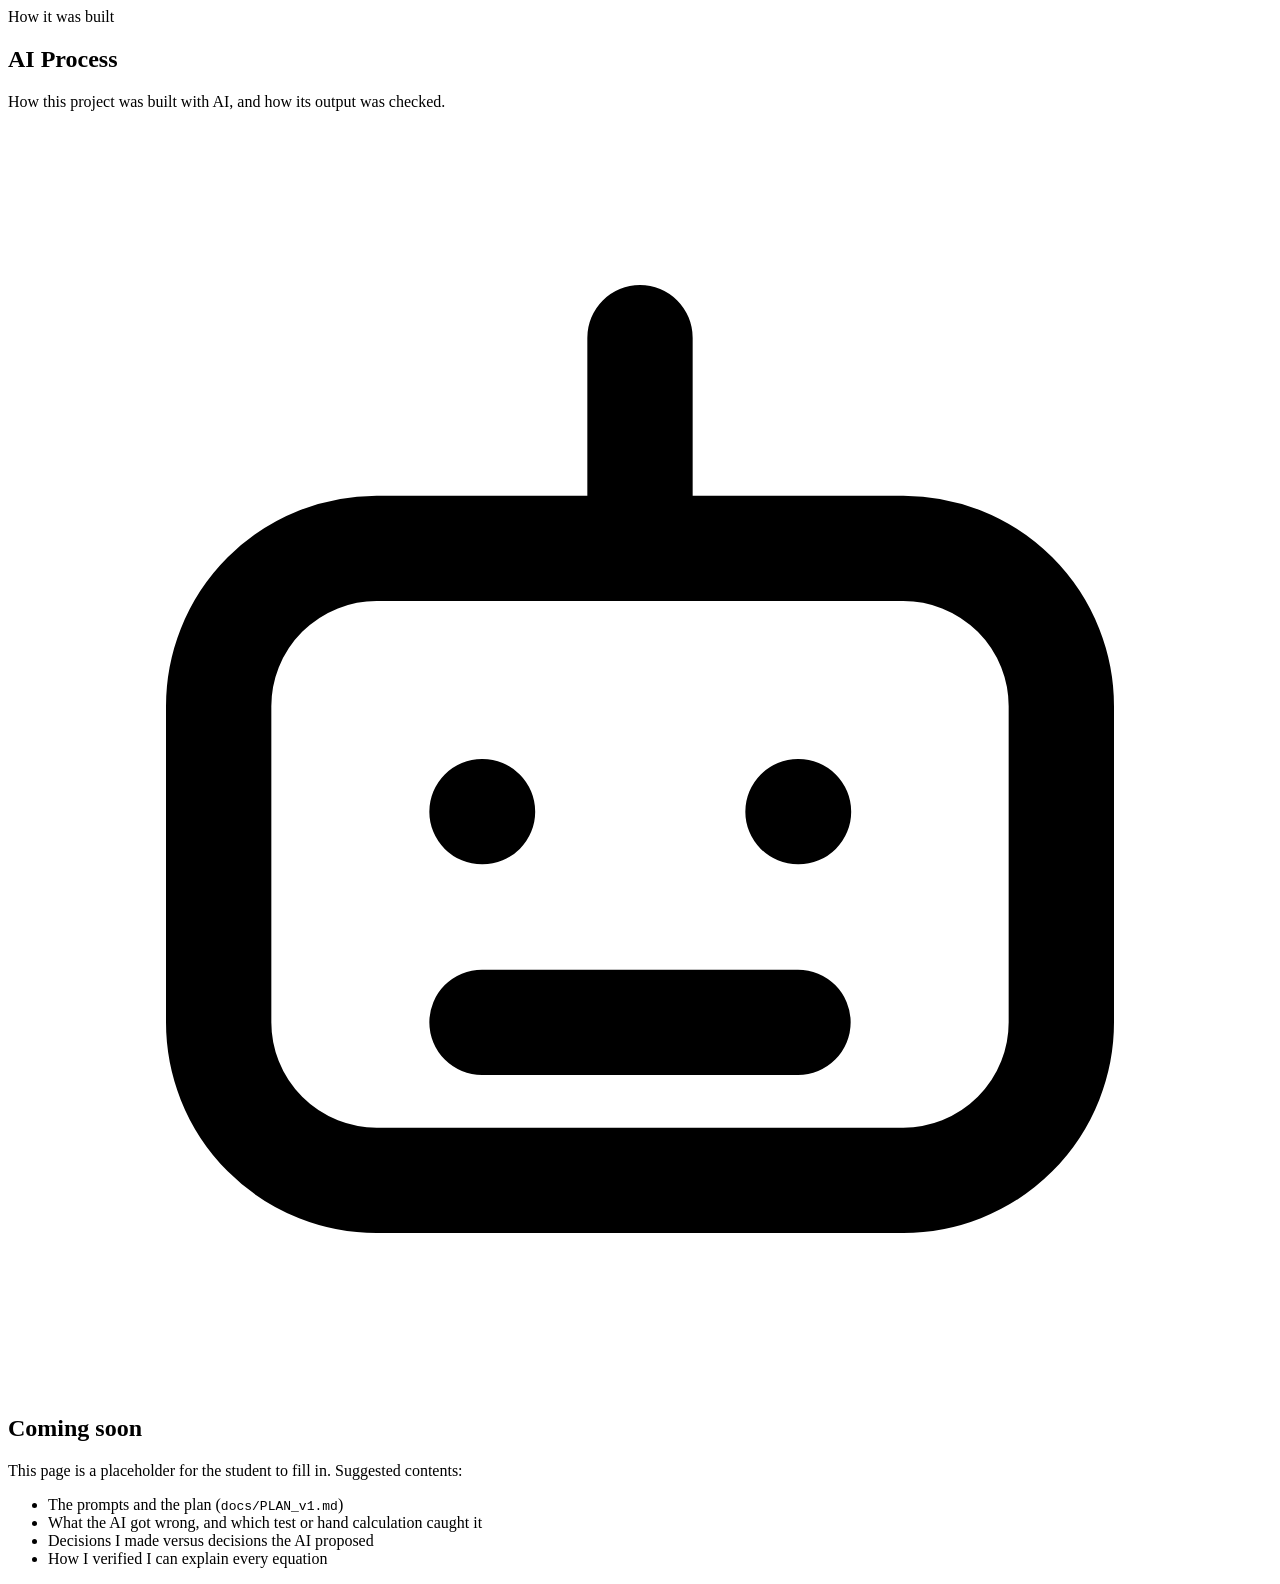
==== commit af71a627: "Finish cleanup: computed Home numbers, Web Worker, shared partials, CI browser test - Home page numb" ====
--- a/site/ai-process.html
+++ b/site/ai-process.html
@@ -5,30 +5,10 @@
   <meta name="viewport" content="width=device-width, initial-scale=1">
   <title>AI Process · pH Neutralization Tool</title>
   <meta name="description" content="Interactive design and simulation tool for wastewater pH neutralization: titration curves, process gain, staged tanks, PI control and Routh-Hurwitz stability.">
-  <link rel="icon" href="data:image/svg+xml,%3Csvg viewBox='0 0 32 32' aria-hidden='true'%3E%3Cdefs%3E%3ClinearGradient id='lg' x1='0' y1='0' x2='1' y2='1'%3E%3Cstop offset='0' stop-color='%23eb6834'/%3E%3Cstop offset='.55' stop-color='%232a78d6'/%3E%3Cstop offset='1' stop-color='%231baf7a'/%3E%3C/linearGradient%3E%3C/defs%3E%3Cpath d='M16 2.5C16 2.5 5.5 14 5.5 20.5a10.5 10.5 0 0 0 21 0C26.5 14 16 2.5 16 2.5z' fill='url(%23lg)'/%3E%3Ctext x='16' y='24' text-anchor='middle' font-family='Inter,system-ui,sans-serif' font-size='9.5' font-weight='800' fill='%23fff'%3EpH%3C/text%3E%3C/svg%3E">
-  <script src="js/theme.js"></script>
-  <link rel="preconnect" href="https://fonts.googleapis.com">
-  <link rel="preconnect" href="https://fonts.gstatic.com" crossorigin>
-  <link rel="stylesheet" href="https://fonts.googleapis.com/css2?family=Inter:wght@400;500;600;700;800&family=JetBrains+Mono:wght@400;600;700&display=swap">
-  <link rel="stylesheet" href="css/style.css">
+  <!--#include head-->
 </head>
 <body>
-  <header class="site">
-    <div class="wrap">
-      <a class="brand" href="index.html"><svg viewBox="0 0 32 32" aria-hidden="true"><defs><linearGradient id="lg" x1="0" y1="0" x2="1" y2="1"><stop offset="0" stop-color="#eb6834"/><stop offset=".55" stop-color="#2a78d6"/><stop offset="1" stop-color="#1baf7a"/></linearGradient></defs><path d="M16 2.5C16 2.5 5.5 14 5.5 20.5a10.5 10.5 0 0 0 21 0C26.5 14 16 2.5 16 2.5z" fill="url(#lg)"/><text x="16" y="24" text-anchor="middle" font-family="Inter,system-ui,sans-serif" font-size="9.5" font-weight="800" fill="#fff">pH</text></svg><span>pH Neutralization Tool<small>Process Dynamics &amp; Controls</small></span></a>
-      <nav aria-label="Main">
-        <a href="index.html">Home</a>
-        <a href="tool.html">Tool</a>
-        <a href="theory.html">Theory</a>
-        <a href="ai-process.html" aria-current="page">AI Process</a>
-        <a href="model-comparison.html">Model Comparison</a>
-        <a href="video.html">Video</a>
-        <a href="learned.html">What I Learned</a>
-        <a href="references.html">References</a>
-      </nav>
-      <button id="theme-toggle" class="icon-btn" type="button" aria-label="Toggle light/dark theme" title="Toggle theme"><svg class="icon-sun" viewBox="0 0 24 24" fill="none" stroke="currentColor" stroke-width="2" stroke-linecap="round"><circle cx="12" cy="12" r="4"/><path d="M12 2v2M12 20v2M4.9 4.9l1.4 1.4M17.7 17.7l1.4 1.4M2 12h2M20 12h2M4.9 19.1l1.4-1.4M17.7 6.3l1.4-1.4"/></svg><svg class="icon-moon" viewBox="0 0 24 24" fill="none" stroke="currentColor" stroke-width="2" stroke-linecap="round" stroke-linejoin="round"><path d="M21 12.8A9 9 0 1 1 11.2 3a7 7 0 0 0 9.8 9.8z"/></svg></button>
-    </div>
-  </header>
+  <!--#include header-->
   <main>
     <section class="page-head wrap">
       <div class="eyebrow">How it was built</div>
@@ -44,11 +24,6 @@
       </div>
     </section>
   </main>
-  <footer class="site">
-    <div class="wrap">
-      <span>Course project · Process Dynamics &amp; Controls · Code written by AI, checked by 71 automated tests.</span>
-      <span><a href="https://github.com/DrewDebugs/pH-neutralization-tool">Source on GitHub</a> · Runs entirely in your browser</span>
-    </div>
-  </footer>
+  <!--#include footer-->
 </body>
 </html>
